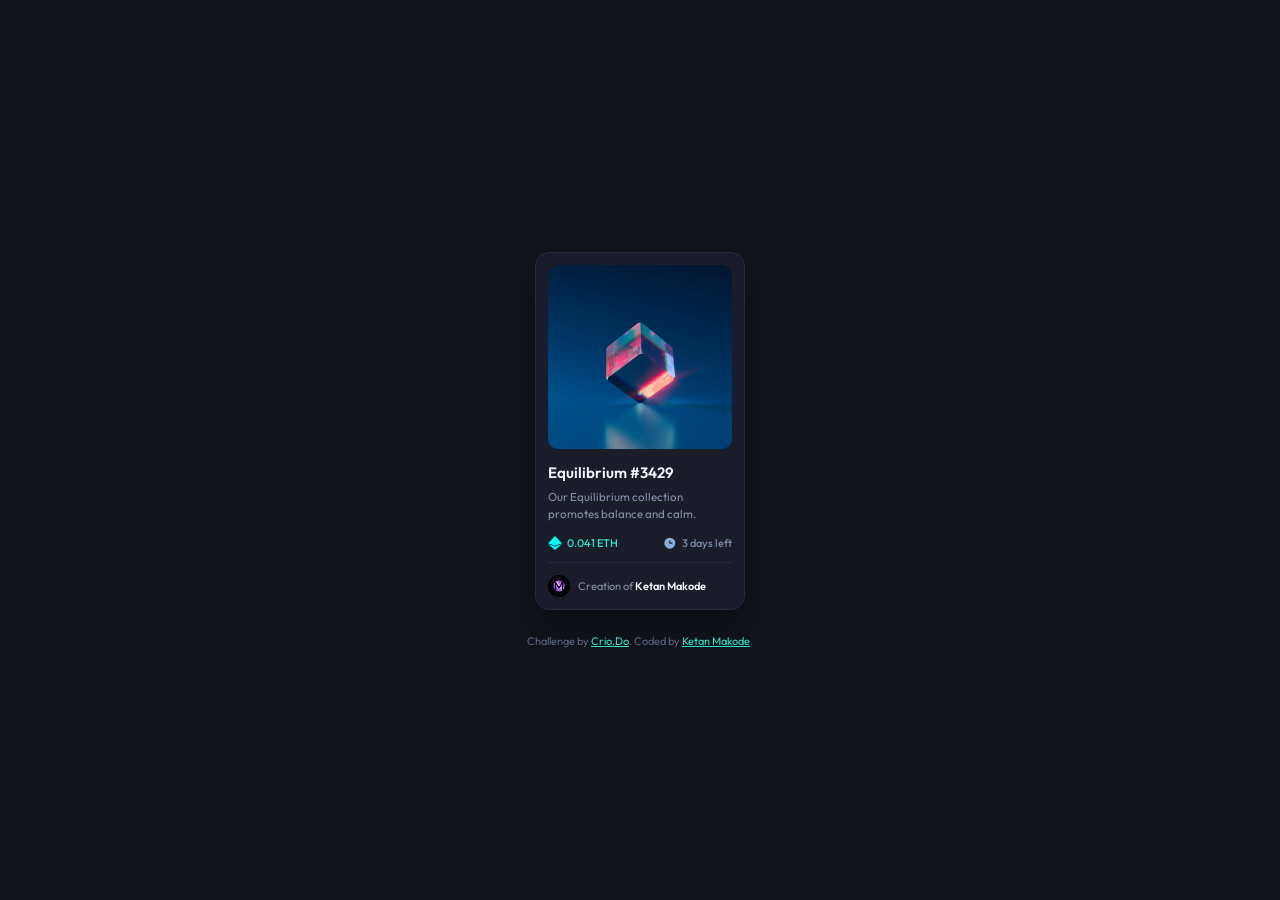
==== index.html @ 63b35b40 "Your commit message" ====
<!DOCTYPE html>
<html lang="en">
<head>
<meta charset="UTF-8" />
<meta name="viewport" content="width=device-width, initial-scale=1.0" />
<title>Equilibrium #3429 - NFT Preview Card</title>
<link rel="preconnect" href="https://fonts.googleapis.com">
<link rel="preconnect" href="https://fonts.gstatic.com" crossorigin>
<link href="https://fonts.googleapis.com/css2?family=Outfit:wght@400;500;600;700&display=swap" rel="stylesheet">
<link rel="stylesheet" href="styles.css">
</head>
<body>

  <main class="card">
    <div class="card__images">
      <img class="card__images-img" src="assets/image-equilibrium.jpg" alt="Equilibrium #3429 artwork" />
      <div class="card__images-layer">
        <img src="assets/icon-view.svg" alt="" aria-hidden="true" />
      </div>
    </div>

    <h2 class="card__title">Equilibrium #3429</h2>

    <p class="card__info">Our Equilibrium collection promotes balance and calm.</p>

    <div class="card__time">
      <div class="card__time-left">
        <img src="assets/icon-ethereum.svg" alt="" aria-hidden="true" />
        <span>0.041 ETH</span>
      </div>
      <div class="card__time-right">
        <img src="assets/icon-clock.svg" alt="" aria-hidden="true" />
        <span>3 days left</span>
      </div>
    </div>

    <hr class="card__divider" />

    <div class="card__creator">
      <img class="card__creator-img" src="assets/logo.jpeg" alt="Ketan Makode" />
      <p class="card__creator-text">Creation of <span class="card__creator-name">Ketan Makode</span></p>
    </div>
  </main>

  <footer class="attribution">
    Challenge by <a href="https://www.crio.do" target="_blank" rel="noopener noreferrer">Crio.Do</a>. Coded by <a href="https://github.com/ketanmakode" target="_blank" rel="noopener noreferrer">Ketan Makode</a>.
  </footer>

</body>
</html>
---- styles.css ----
* {
  margin: 0;
  padding: 0;
  box-sizing: border-box;
}

body {
  font-family: "Outfit", sans-serif;
  background-color: #12141c;
  min-height: 100vh;
  display: flex;
  flex-direction: column;
  align-items: center;
  justify-content: center;
  gap: 24px;
  padding: 48px 16px;
}

.card {
  width: 210px;
  background-color: #1a1d29;
  border: 1px solid #262a3a;
  border-radius: 14px;
  padding: 12px;
  box-shadow: 0 20px 40px rgba(0, 0, 0, 0.35);
}

/* ---------- image + hover layer ---------- */

.card__images {
  position: relative;
  width: 100%;
  aspect-ratio: 1 / 1;
  border-radius: 10px;
  overflow: hidden;
  cursor: pointer;
}

.card__images-img {
  width: 100%;
  height: 100%;
  object-fit: cover;
  display: block;
}

.card__images-layer {
  position: absolute;
  inset: 0;
  display: flex;
  align-items: center;
  justify-content: center;
  background-color: rgba(10, 12, 20, 0.55);
  color: #ffffff;
  opacity: 0;
  transition: opacity 0.25s ease;
}

.card__images-layer img {
  width: 26px;
  height: 26px;
}

.card__images:hover .card__images-layer {
  opacity: 1;
}

/* ---------- text content ---------- */

.card__title {
  margin-top: 14px;
  font-size: 15px;
  font-weight: 600;
  color: #f5f6fa;
}

.card__info {
  margin-top: 6px;
  font-size: 11.5px;
  line-height: 1.5;
  color: #8891ab;
}

/* ---------- price / time row ---------- */

.card__time {
  display: flex;
  align-items: center;
  justify-content: space-between;
  margin-top: 14px;
  padding-bottom: 12px;
  border-bottom: 1px solid #262a3a;
}

.card__time-left,
.card__time-right {
  display: flex;
  align-items: center;
  gap: 5px;
  font-size: 11px;
  font-weight: 500;
}

.card__time-left img,
.card__time-right img {
  width: 14px;
  height: 14px;
}

.card__time-left {
  color: #2ee6c9;
}

.card__time-right {
  color: #7c86a3;
}

.card__divider {
  display: none;
  border: none;
}

/* ---------- creator row ---------- */

.card__creator {
  display: flex;
  align-items: center;
  gap: 8px;
  margin-top: 12px;
}

.card__creator-img {
  width: 22px;
  height: 22px;
  border-radius: 50%;
  object-fit: cover;
  flex-shrink: 0;
}

.card__creator-text {
  font-size: 11px;
  color: #8891ab;
}

.card__creator-name {
  color: #f5f6fa;
  font-weight: 600;
}

/* ---------- footer attribution ---------- */

.attribution {
  font-size: 11px;
  color: #5b6480;
  text-align: center;
}

.attribution a {
  color: #2ee6c9;
  text-decoration: underline;
}

.attribution a:hover {
  color: #7ee8e0;
}
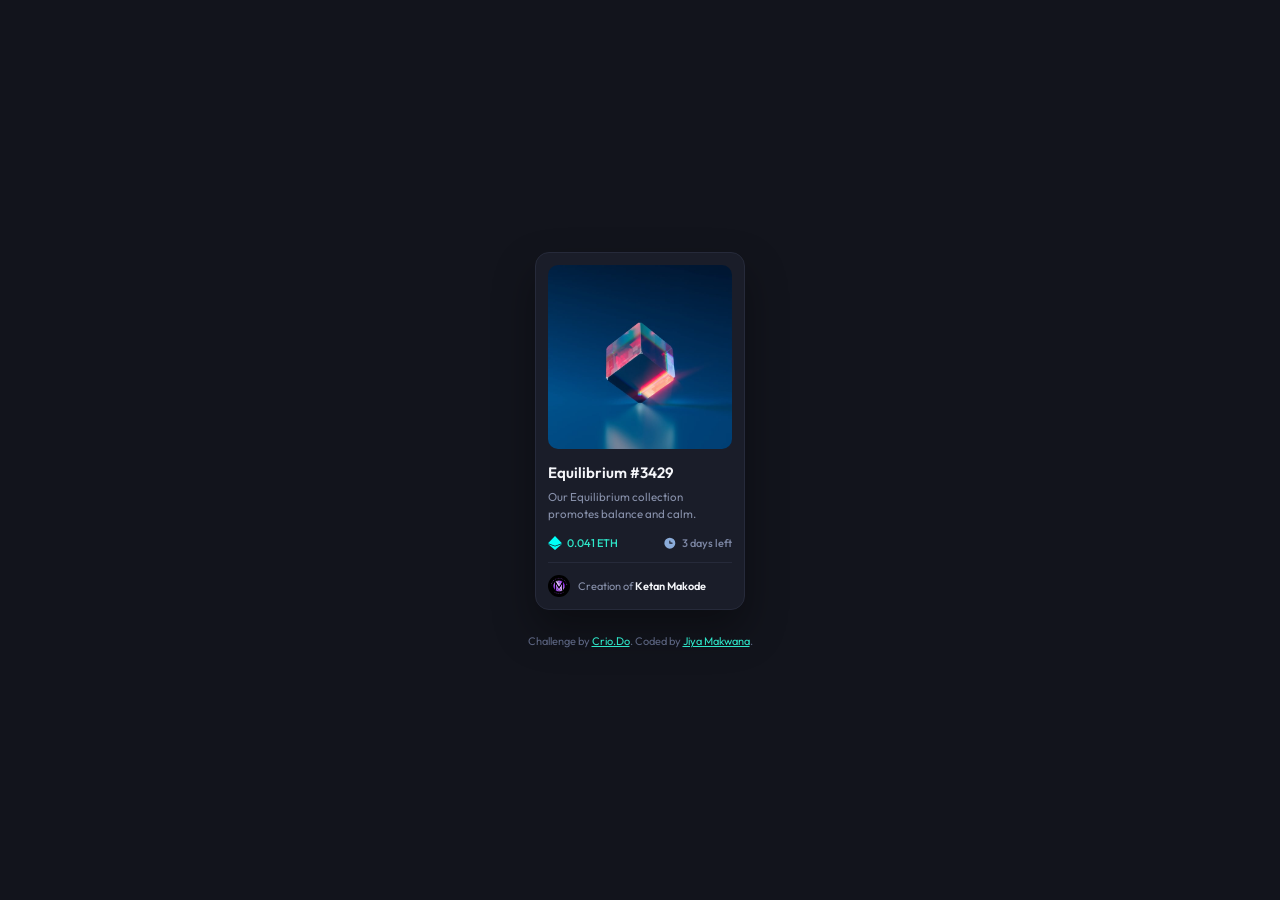
==== commit 7172c06b: "Your commit message" ====
--- a/index.html
+++ b/index.html
@@ -19,7 +19,9 @@
       </div>
     </div>
 
-    <h2 class="card__title">Equilibrium #3429</h2>
+    <div class="card__title">
+      <h1>Equilibrium #3429</h1>
+    </div>
 
     <p class="card__info">Our Equilibrium collection promotes balance and calm.</p>
 
@@ -43,7 +45,7 @@
   </main>
 
   <footer class="attribution">
-    Challenge by <a href="https://www.crio.do" target="_blank" rel="noopener noreferrer">Crio.Do</a>. Coded by <a href="https://github.com/ketanmakode" target="_blank" rel="noopener noreferrer">Ketan Makode</a>.
+    Challenge by <a href="https://www.crio.do" target="_blank" rel="noopener noreferrer">Crio.Do</a>. Coded by <a href="https://www.github.com/JiyaMakwana" target="_blank" rel="noopener noreferrer">Jiya Makwana</a>.
   </footer>
 
 </body>
--- a/styles.css
+++ b/styles.css
@@ -68,6 +68,9 @@
 
 .card__title {
   margin-top: 14px;
+}
+
+.card__title h1 {
   font-size: 15px;
   font-weight: 600;
   color: #f5f6fa;
@@ -161,5 +164,4 @@
 
 .attribution a:hover {
   color: #7ee8e0;
-}
-
+}
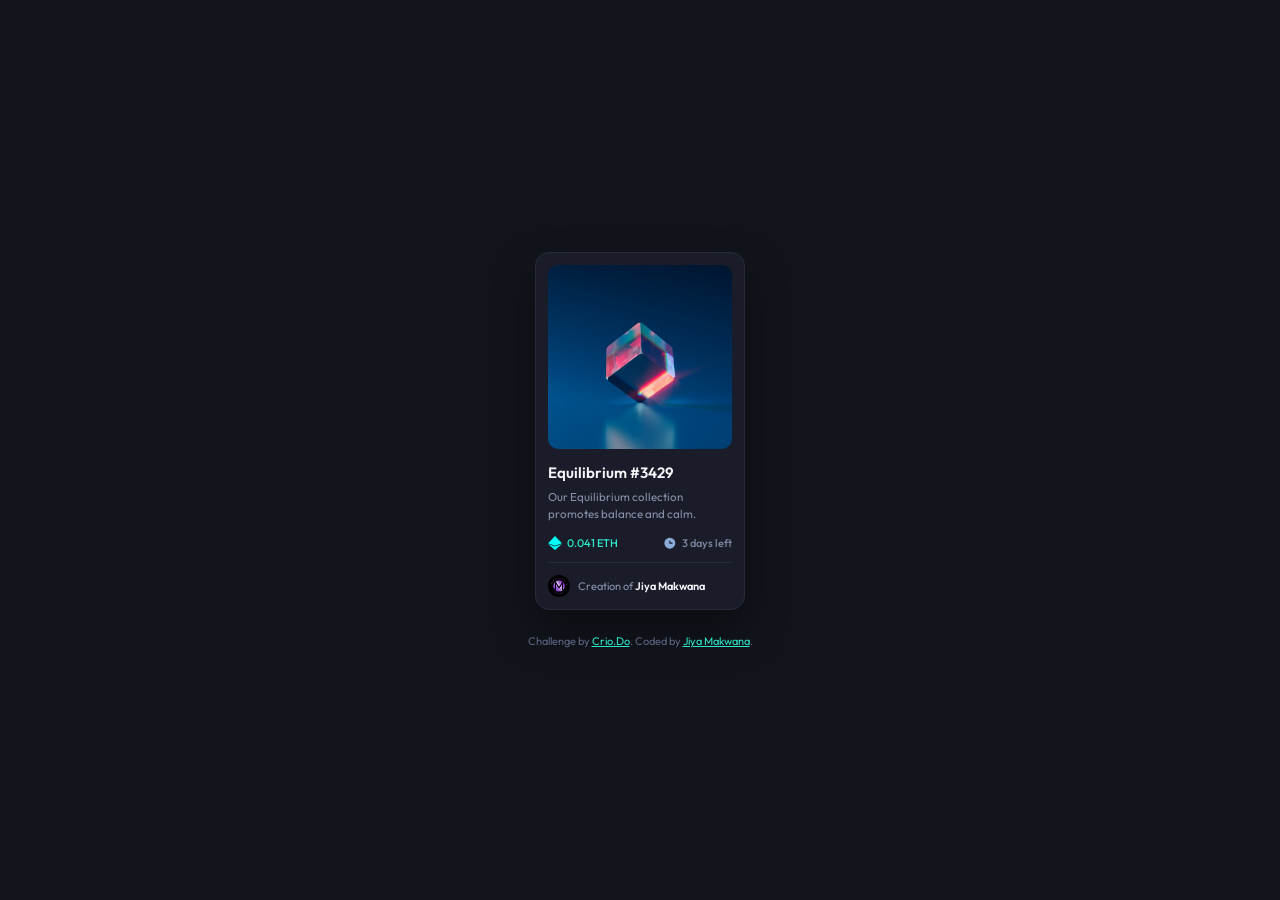
==== commit 2be91790: "Your commit message" ====
--- a/index.html
+++ b/index.html
@@ -40,7 +40,7 @@
 
     <div class="card__creator">
       <img class="card__creator-img" src="assets/logo.jpeg" alt="Ketan Makode" />
-      <p class="card__creator-text">Creation of <span class="card__creator-name">Ketan Makode</span></p>
+      <p class="card__creator-text">Creation of <span class="card__creator-name">Jiya Makwana</span></p>
     </div>
   </main>
 
